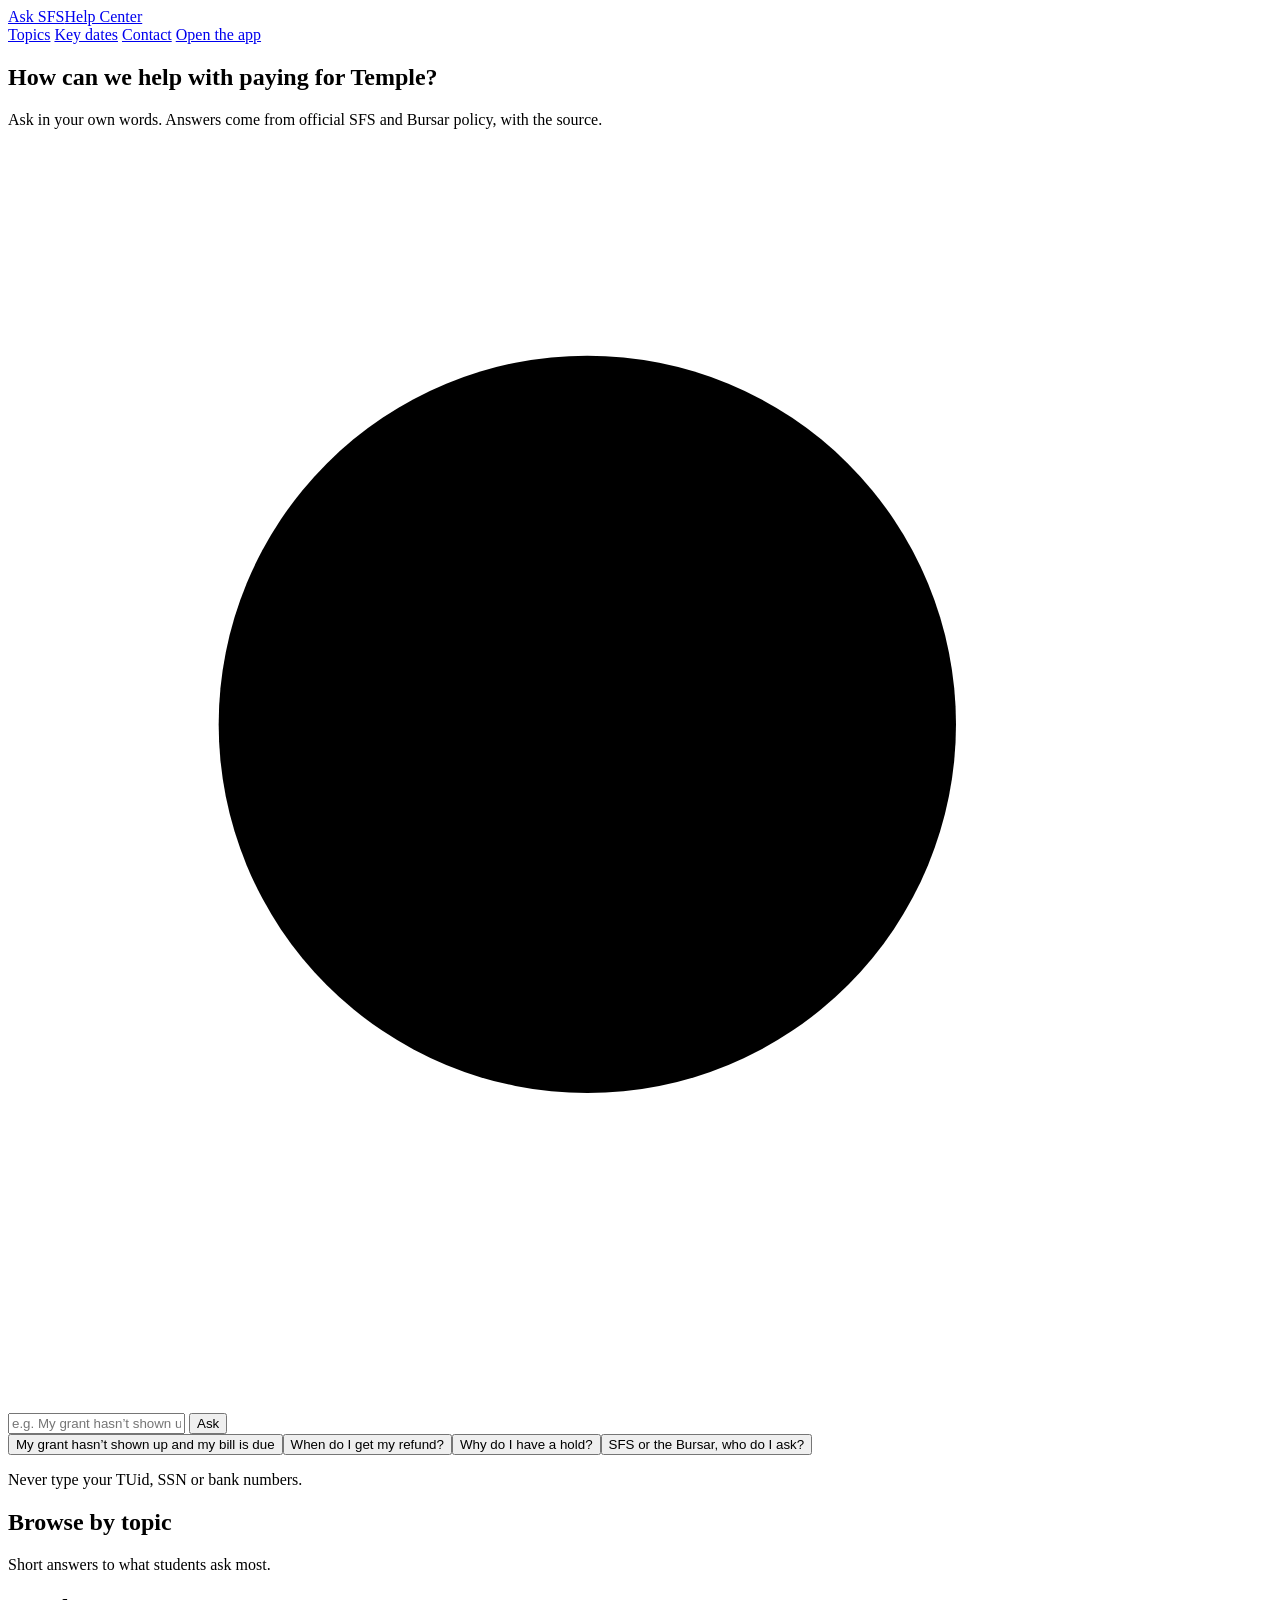
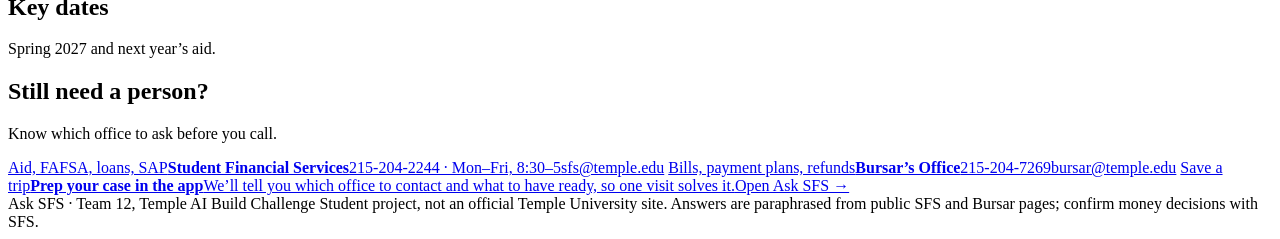
==== web/index.html @ dbe5a298 "Smarter chat: Ask SFS brain (small talk, typos, follow-ups, personal answers, off-topic, clarifying)" ====
<!doctype html>
<html lang="en">
<head>
<meta charset="utf-8">
<meta name="viewport" content="width=device-width,initial-scale=1,viewport-fit=cover">
<meta name="theme-color" content="#F7F7F5">
<meta name="description" content="Ask SFS help center: plain answers about Temple financial aid, bills and refunds.">
<link rel="icon" type="image/png" sizes="192x192" href="../icons/icon-192.png">
<link rel="apple-touch-icon" href="../icons/apple-touch-icon.png">
<title>Ask SFS · Help Center</title>
<link rel="stylesheet" href="site.css">
</head>
<body>
  <header class="topbar">
    <div class="wrap topbar-in">
      <a class="brand" href="./" aria-label="Ask SFS help center home"><span class="brand-icon" aria-hidden="true"></span><span>Ask SFS</span><span class="brand-sub">Help Center</span></a>
      <nav class="topnav" aria-label="Main">
        <a href="#topics">Topics</a>
        <a href="#dates">Key dates</a>
        <a href="#contact">Contact</a>
        <a class="pill" href="../">Open the app</a>
      </nav>
    </div>
  </header>

  <main>
    <section class="hero">
      <div class="wrap hero-in">
        <h1>How can we help with paying for Temple?</h1>
        <p class="lede">Ask in your own words. Answers come from official SFS and Bursar policy, with the source.</p>
        <form class="askbar" id="askForm" autocomplete="off">
          <svg class="askbar-icon" viewBox="0 0 24 24" aria-hidden="true"><circle cx="11" cy="11" r="7"/><path d="m20 20-3.5-3.5"/></svg>
          <input id="askInput" type="text" placeholder="e.g. My grant hasn’t shown up and my bill is due" aria-label="Ask a question about aid, bills or refunds">
          <button type="submit" id="askBtn" aria-label="Ask">Ask</button>
        </form>
        <div class="chips" id="chips"></div>
        <p class="fine">Never type your TUid, SSN or bank numbers.</p>
      </div>
    </section>

    <section class="chat-wrap" id="chatWrap" hidden aria-live="polite">
      <div class="wrap">
        <div class="chat-head"><h2>Your answer</h2><button type="button" class="link-btn" id="clearChat">Clear</button></div>
        <div class="chat" id="chat"></div>
      </div>
    </section>

    <section class="section" id="topics">
      <div class="wrap">
        <div class="section-h"><h2>Browse by topic</h2><p>Short answers to what students ask most.</p></div>
        <div class="cards" id="cards"></div>
      </div>
    </section>

    <section class="section alt" id="dates">
      <div class="wrap">
        <div class="section-h"><h2>Key dates</h2><p>Spring 2027 and next year’s aid.</p></div>
        <div class="dates" id="dateList"></div>
      </div>
    </section>

    <section class="section" id="contact">
      <div class="wrap">
        <div class="section-h"><h2>Still need a person?</h2><p>Know which office to ask before you call.</p></div>
        <div class="contact">
          <a class="c-card" href="tel:+12152042244"><span class="c-k">Aid, FAFSA, loans, SAP</span><b>Student Financial Services</b><span>215-204-2244 · Mon–Fri, 8:30–5</span><span class="c-link">sfs@temple.edu</span></a>
          <a class="c-card" href="tel:+12152047269"><span class="c-k">Bills, payment plans, refunds</span><b>Bursar’s Office</b><span>215-204-7269</span><span class="c-link">bursar@temple.edu</span></a>
          <a class="c-card prep" href="../"><span class="c-k">Save a trip</span><b>Prep your case in the app</b><span>We’ll tell you which office to contact and what to have ready, so one visit solves it.</span><span class="c-link">Open Ask SFS →</span></a>
        </div>
      </div>
    </section>
  </main>

  <footer class="footer">
    <div class="wrap footer-in">
      <span>Ask SFS · Team 12, Temple AI Build Challenge</span>
      <span>Student project, not an official Temple University site. Answers are paraphrased from public SFS and Bursar pages; confirm money decisions with SFS.</span>
    </div>
  </footer>

  <div class="scrim" id="scrim" hidden></div>
  <div class="dialog" id="dialog" role="dialog" aria-modal="true" aria-labelledby="dlgTitle" hidden></div>

  <script src="../data.js"></script>
  <script src="../brain.js"></script>
  <script src="site.js"></script>
</body>
</html>
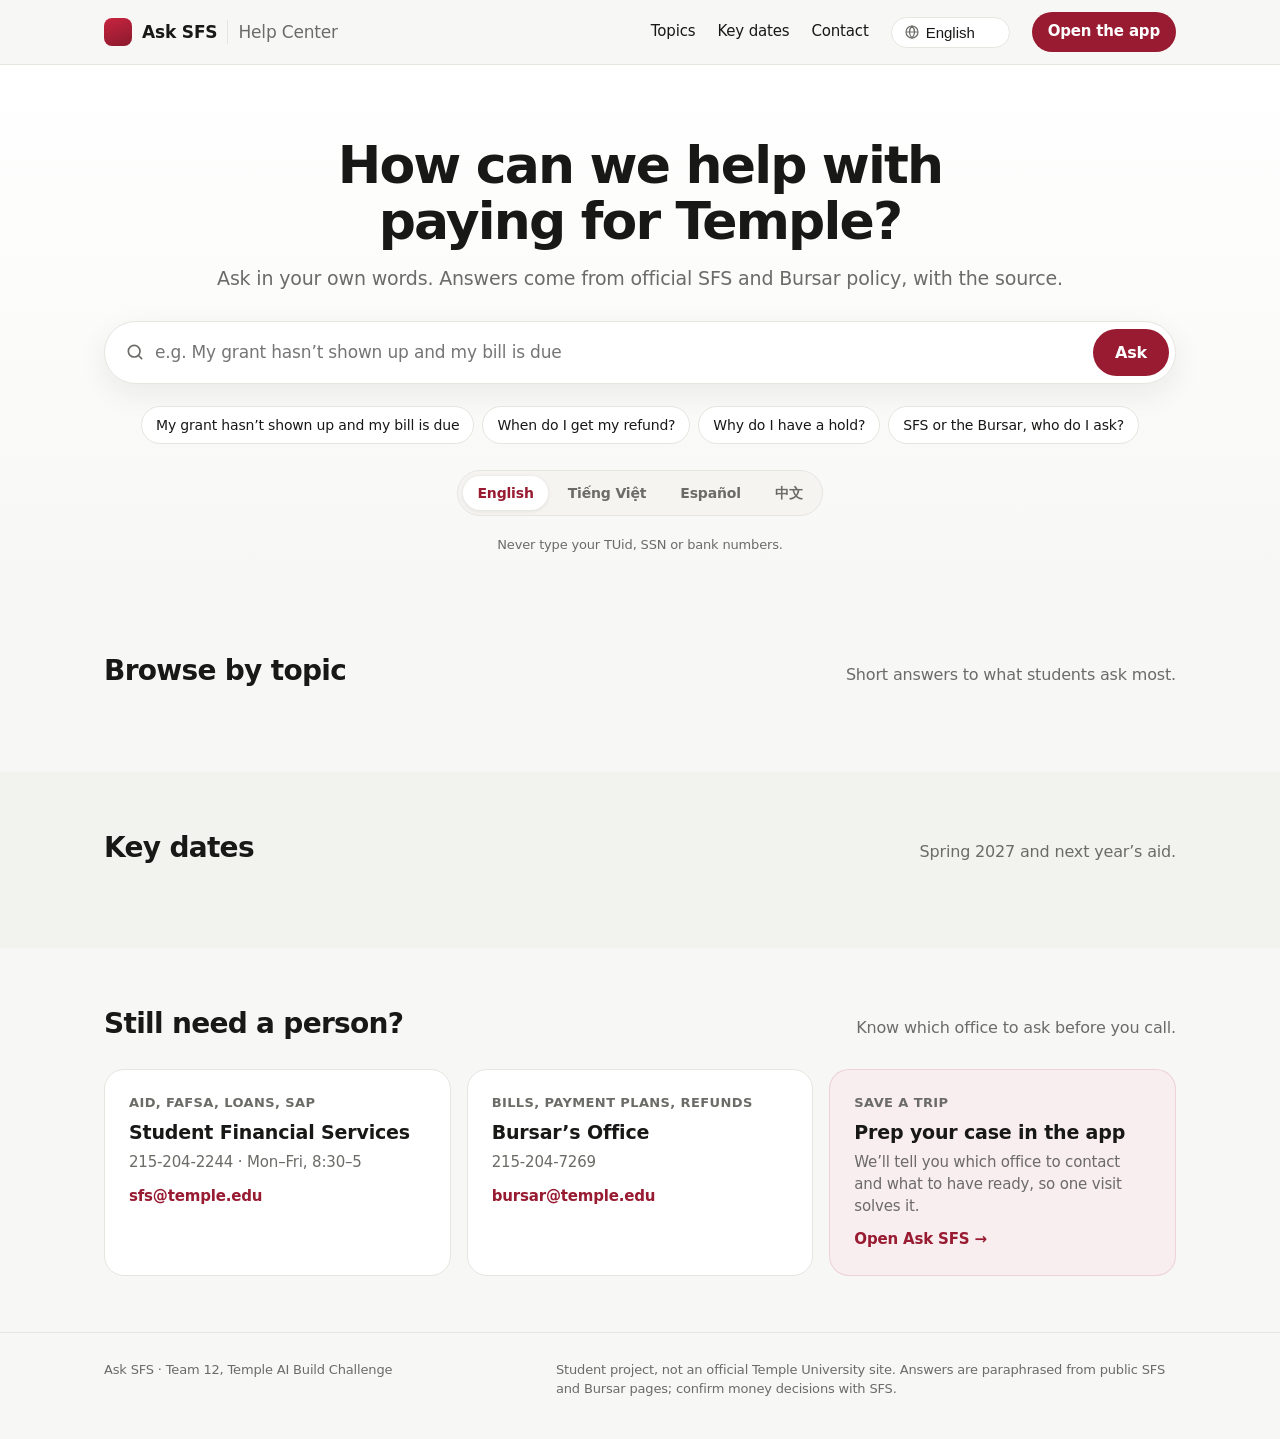
==== commit 7af661da: "Languages: English, Tiếng Việt, Español, 中文 on the help center; app chat understands and replies in " ====
--- a/web/index.html
+++ b/web/index.html
@@ -4,7 +4,7 @@
 <meta charset="utf-8">
 <meta name="viewport" content="width=device-width,initial-scale=1,viewport-fit=cover">
 <meta name="theme-color" content="#F7F7F5">
-<meta name="description" content="Ask SFS help center: plain answers about Temple financial aid, bills and refunds.">
+<meta name="description" content="Ask SFS help center: plain answers about Temple financial aid, bills and refunds, in English, Vietnamese, Spanish and Chinese.">
 <link rel="icon" type="image/png" sizes="192x192" href="../icons/icon-192.png">
 <link rel="apple-touch-icon" href="../icons/apple-touch-icon.png">
 <title>Ask SFS · Help Center</title>
@@ -15,10 +15,11 @@
     <div class="wrap topbar-in">
       <a class="brand" href="./" aria-label="Ask SFS help center home"><span class="brand-icon" aria-hidden="true"></span><span>Ask SFS</span><span class="brand-sub">Help Center</span></a>
       <nav class="topnav" aria-label="Main">
-        <a href="#topics">Topics</a>
-        <a href="#dates">Key dates</a>
-        <a href="#contact">Contact</a>
-        <a class="pill" href="../">Open the app</a>
+        <a href="#topics" data-i="nav.0">Topics</a>
+        <a href="#dates" data-i="nav.1">Key dates</a>
+        <a href="#contact" data-i="nav.2">Contact</a>
+        <label class="lang-pick"><svg viewBox="0 0 24 24" aria-hidden="true"><circle cx="12" cy="12" r="9"/><path d="M3 12h18M12 3c2.5 2.6 3.8 5.6 3.8 9s-1.3 6.4-3.8 9c-2.5-2.6-3.8-5.6-3.8-9S9.5 5.6 12 3Z"/></svg><span class="sr">Language</span><select id="lang" aria-label="Language"></select></label>
+        <a class="pill" href="../" data-i="nav.3">Open the app</a>
       </nav>
     </div>
   </header>
@@ -26,46 +27,48 @@
   <main>
     <section class="hero">
       <div class="wrap hero-in">
-        <h1>How can we help with paying for Temple?</h1>
-        <p class="lede">Ask in your own words. Answers come from official SFS and Bursar policy, with the source.</p>
+        <h1 data-i="h1">How can we help with paying for Temple?</h1>
+        <p class="lede" data-i="lede">Ask in your own words. Answers come from official SFS and Bursar policy, with the source.</p>
         <form class="askbar" id="askForm" autocomplete="off">
           <svg class="askbar-icon" viewBox="0 0 24 24" aria-hidden="true"><circle cx="11" cy="11" r="7"/><path d="m20 20-3.5-3.5"/></svg>
           <input id="askInput" type="text" placeholder="e.g. My grant hasn’t shown up and my bill is due" aria-label="Ask a question about aid, bills or refunds">
-          <button type="submit" id="askBtn" aria-label="Ask">Ask</button>
+          <button type="submit" id="askBtn" data-i="ask">Ask</button>
         </form>
         <div class="chips" id="chips"></div>
-        <p class="fine">Never type your TUid, SSN or bank numbers.</p>
+        <div class="lang-row" id="langRow" role="group" aria-label="Language"></div>
+        <p class="fine" data-i="fine">Never type your TUid, SSN or bank numbers.</p>
+        <p class="fine" id="langNote" hidden></p>
       </div>
     </section>
 
     <section class="chat-wrap" id="chatWrap" hidden aria-live="polite">
       <div class="wrap">
-        <div class="chat-head"><h2>Your answer</h2><button type="button" class="link-btn" id="clearChat">Clear</button></div>
+        <div class="chat-head"><h2 data-i="chatH">Your answer</h2><button type="button" class="link-btn" id="clearChat" data-i="clear">Clear</button></div>
         <div class="chat" id="chat"></div>
       </div>
     </section>
 
     <section class="section" id="topics">
       <div class="wrap">
-        <div class="section-h"><h2>Browse by topic</h2><p>Short answers to what students ask most.</p></div>
+        <div class="section-h"><h2 data-i="topicsH">Browse by topic</h2><p data-i="topicsP">Short answers to what students ask most.</p></div>
         <div class="cards" id="cards"></div>
       </div>
     </section>
 
     <section class="section alt" id="dates">
       <div class="wrap">
-        <div class="section-h"><h2>Key dates</h2><p>Spring 2027 and next year’s aid.</p></div>
+        <div class="section-h"><h2 data-i="datesH">Key dates</h2><p data-i="datesP">Spring 2027 and next year’s aid.</p></div>
         <div class="dates" id="dateList"></div>
       </div>
     </section>
 
     <section class="section" id="contact">
       <div class="wrap">
-        <div class="section-h"><h2>Still need a person?</h2><p>Know which office to ask before you call.</p></div>
+        <div class="section-h"><h2 data-i="contactH">Still need a person?</h2><p data-i="contactP">Know which office to ask before you call.</p></div>
         <div class="contact">
-          <a class="c-card" href="tel:+12152042244"><span class="c-k">Aid, FAFSA, loans, SAP</span><b>Student Financial Services</b><span>215-204-2244 · Mon–Fri, 8:30–5</span><span class="c-link">sfs@temple.edu</span></a>
-          <a class="c-card" href="tel:+12152047269"><span class="c-k">Bills, payment plans, refunds</span><b>Bursar’s Office</b><span>215-204-7269</span><span class="c-link">bursar@temple.edu</span></a>
-          <a class="c-card prep" href="../"><span class="c-k">Save a trip</span><b>Prep your case in the app</b><span>We’ll tell you which office to contact and what to have ready, so one visit solves it.</span><span class="c-link">Open Ask SFS →</span></a>
+          <a class="c-card" href="tel:+12152042244"><span class="c-k" data-i="c1k">Aid, FAFSA, loans, SAP</span><b data-i="sfs">Student Financial Services</b><span><span>215-204-2244 · </span><span data-i="hours">Mon–Fri, 8:30–5</span></span><span class="c-link">sfs@temple.edu</span></a>
+          <a class="c-card" href="tel:+12152047269"><span class="c-k" data-i="c2k">Bills, payment plans, refunds</span><b data-i="bursar">Bursar’s Office</b><span>215-204-7269</span><span class="c-link">bursar@temple.edu</span></a>
+          <a class="c-card prep" href="../"><span class="c-k" data-i="c3k">Save a trip</span><b data-i="c3b">Prep your case in the app</b><span data-i="c3s">We’ll tell you which office to contact and what to have ready, so one visit solves it.</span><span class="c-link" data-i="c3l">Open Ask SFS →</span></a>
         </div>
       </div>
     </section>
@@ -74,7 +77,7 @@
   <footer class="footer">
     <div class="wrap footer-in">
       <span>Ask SFS · Team 12, Temple AI Build Challenge</span>
-      <span>Student project, not an official Temple University site. Answers are paraphrased from public SFS and Bursar pages; confirm money decisions with SFS.</span>
+      <span data-i="foot">Student project, not an official Temple University site. Answers are paraphrased from public SFS and Bursar pages; confirm money decisions with SFS.</span>
     </div>
   </footer>
 
@@ -83,6 +86,7 @@
 
   <script src="../data.js"></script>
   <script src="../brain.js"></script>
+  <script src="i18n.js"></script>
   <script src="site.js"></script>
 </body>
 </html>
--- a/web/site.css
+++ b/web/site.css
@@ -0,0 +1,152 @@
+/* Ask SFS help center — same tokens as the app */
+:root{
+  --cherry:#981B31; --cherry-press:#7E1427; --cherry-tint:#F8EDEF;
+  --bg:#F7F7F5; --bg2:#FFFFFF; --bg3:#F2F2EF;
+  --label:#181817; --label2:#6B6B67; --label3:#AAA9A4;
+  --sep:#E6E5E0; --fill:#EEEDEA; --fill2:#F5F4F1;
+  --green:#34C759; --orange:#FF9500; --red:#FF3B30;
+  --font:-apple-system,BlinkMacSystemFont,"SF Pro Text","SF Pro Display","Helvetica Neue",system-ui,"Segoe UI",Roboto,Arial,sans-serif;
+  color-scheme:light;
+}
+*{box-sizing:border-box}
+[hidden]{display:none!important}
+html{scroll-behavior:smooth}
+body{margin:0;font-family:var(--font);background:var(--bg);color:var(--label);font-size:17px;line-height:1.45;letter-spacing:-.01em;-webkit-font-smoothing:antialiased}
+button,input{font:inherit;color:inherit;letter-spacing:inherit}
+button{cursor:pointer}
+a{color:var(--cherry)}
+:focus-visible{outline:3px solid var(--cherry);outline-offset:2px;border-radius:8px}
+.wrap{max-width:1120px;margin:0 auto;padding:0 24px}
+@media (max-width:600px){.wrap{padding:0 16px}}
+
+/* top bar */
+.topbar{position:sticky;top:0;z-index:20;background:rgba(247,247,245,.86);backdrop-filter:saturate(180%) blur(20px);-webkit-backdrop-filter:saturate(180%) blur(20px);border-bottom:1px solid var(--sep)}
+.topbar-in{height:64px;display:flex;align-items:center;justify-content:space-between;gap:16px}
+.brand{display:flex;align-items:center;gap:10px;text-decoration:none;color:var(--label);font-weight:700;font-size:17px}
+.brand-icon{width:28px;height:28px;border-radius:8px;background:linear-gradient(160deg,#C8243F,#8A1A2D)}
+.brand-sub{font-weight:500;color:var(--label2);padding-left:10px;border-left:1px solid var(--sep)}
+.topnav{display:flex;align-items:center;gap:22px}
+.topnav a{color:var(--label);text-decoration:none;font-size:15px;font-weight:500}
+.topnav a:hover{color:var(--cherry)}
+.topnav .pill{background:var(--cherry);color:#fff;padding:9px 16px;border-radius:999px;font-weight:600}
+.topnav .pill:hover{background:var(--cherry-press);color:#fff}
+@media (max-width:720px){.topnav a:not(.pill){display:none}.brand-sub{display:none}}
+.lang-pick{display:flex;align-items:center;gap:6px;border:1px solid var(--sep);background:var(--bg2);border-radius:999px;padding:6px 12px;cursor:pointer}
+.lang-pick svg{width:16px;height:16px;fill:none;stroke:var(--label2);stroke-width:1.8}
+.lang-pick select{border:0;background:transparent;font-size:15px;font-weight:500;outline:none;cursor:pointer;color:var(--label);appearance:none;-webkit-appearance:none;padding-right:2px}
+.lang-pick:focus-within{border-color:var(--cherry)}
+.sr{position:absolute;width:1px;height:1px;overflow:hidden;clip:rect(0 0 0 0)}
+@media (max-width:420px){.topnav{gap:10px}.topnav .pill{padding:8px 12px}}
+
+/* hero */
+.hero{padding:72px 0 40px;background:linear-gradient(180deg,var(--bg2),var(--bg))}
+.hero-in{text-align:center;display:grid;justify-items:center;gap:16px}
+.hero h1{font-size:clamp(32px,5vw,52px);line-height:1.08;letter-spacing:-.035em;font-weight:750;margin:0;max-width:760px}
+.lede{font-size:19px;color:var(--label2);margin:0 0 12px;max-width:600px}
+.askbar{width:100%;max-width:720px;display:flex;align-items:center;gap:10px;background:var(--bg2);border:1px solid var(--sep);border-radius:999px;padding:6px 6px 6px 20px;box-shadow:0 10px 30px rgba(34,31,27,.07)}
+.askbar:focus-within{border-color:var(--cherry);box-shadow:0 0 0 4px rgba(152,27,49,.12),0 10px 30px rgba(34,31,27,.07)}
+.askbar-icon{width:20px;height:20px;fill:none;stroke:var(--label2);stroke-width:2;stroke-linecap:round;flex:none}
+.askbar input{flex:1;min-width:0;border:0;background:transparent;outline:none;font-size:17px;padding:12px 0}
+.askbar button{border:0;background:var(--cherry);color:#fff;font-weight:600;border-radius:999px;padding:12px 22px;font-size:16px}
+.askbar button:hover{background:var(--cherry-press)}
+.chips{display:flex;flex-wrap:wrap;justify-content:center;gap:8px;max-width:820px;margin-top:6px}
+.chip{border:1px solid var(--sep);background:var(--bg2);border-radius:999px;padding:8px 14px;font-size:14px;color:var(--label)}
+.chip:hover{border-color:var(--cherry);color:var(--cherry)}
+.fine{font-size:13px;color:var(--label2);margin:4px 0 0}
+
+/* chat */
+.chat-wrap{padding:8px 0 24px;scroll-margin-top:84px}
+.chat-wrap .wrap{max-width:820px}
+.chat-head{display:flex;justify-content:space-between;align-items:baseline;margin-bottom:12px}
+.chat-head h2{font-size:22px;margin:0;letter-spacing:-.02em}
+.link-btn{border:0;background:none;color:var(--cherry);font-size:15px;padding:0}
+.chat{display:grid;gap:12px}
+.bub{max-width:88%;padding:14px 18px;border-radius:20px;font-size:17px;line-height:1.45;animation:in .3s cubic-bezier(.2,.8,.2,1) both}
+.bub.me{justify-self:end;background:var(--cherry-tint);border-bottom-right-radius:6px}
+.bub.bot{justify-self:start;background:var(--bg2);border:1px solid var(--sep);border-bottom-left-radius:6px;display:grid;gap:12px}
+.bub.bot .lead{font-weight:650}
+.bub.bot ol{margin:0;padding-left:22px;display:grid;gap:4px;font-size:16px}
+.meta{display:flex;flex-wrap:wrap;gap:8px;align-items:center;font-size:14px;color:var(--label2)}
+.badge{background:var(--fill);border-radius:6px;padding:3px 8px;font-weight:600;font-size:13px;color:var(--label2)}
+.next{display:flex;flex-wrap:wrap;gap:8px}
+.btn{border:0;border-radius:999px;padding:10px 16px;font-size:15px;font-weight:600;background:var(--cherry-tint);color:var(--cherry);text-decoration:none;display:inline-flex;align-items:center}
+.btn.solid{background:var(--cherry);color:#fff}
+.btn:hover{filter:brightness(.97)}
+.dots{display:inline-flex;gap:4px}.dots i{width:7px;height:7px;border-radius:50%;background:var(--label3);animation:blink 1.2s infinite}
+.dots i:nth-child(2){animation-delay:.2s}.dots i:nth-child(3){animation-delay:.4s}
+.warn{color:var(--red);font-size:15px}
+@keyframes blink{0%,80%,100%{opacity:.3}40%{opacity:1}}
+@keyframes in{from{opacity:0;transform:translateY(6px)}to{opacity:1;transform:none}}
+
+/* sections */
+.section{padding:56px 0}
+.section.alt{background:var(--bg3)}
+.section-h{display:flex;justify-content:space-between;align-items:baseline;gap:16px;flex-wrap:wrap;margin-bottom:24px}
+.section-h h2{font-size:28px;letter-spacing:-.025em;margin:0}
+.section-h p{margin:0;color:var(--label2);font-size:16px}
+
+/* topic cards */
+.cards{display:grid;grid-template-columns:repeat(4,minmax(0,1fr));gap:16px}
+@media (max-width:960px){.cards{grid-template-columns:repeat(2,minmax(0,1fr))}}
+@media (max-width:520px){.cards{grid-template-columns:1fr}}
+.card{border:1px solid var(--sep);background:var(--bg2);border-radius:20px;padding:22px;text-align:left;display:grid;gap:10px;align-content:start;transition:transform .18s cubic-bezier(.2,.8,.2,1),box-shadow .18s,border-color .18s}
+.card:hover{transform:translateY(-2px);box-shadow:0 10px 26px rgba(34,31,27,.07);border-color:#DCDAD3}
+.tile{width:44px;height:44px;border-radius:12px;display:grid;place-items:center;color:#fff;flex:none}
+.tile svg{display:block;margin:auto}
+.tile svg{width:22px;height:22px;fill:none;stroke:currentColor;stroke-width:1.9;stroke-linecap:round;stroke-linejoin:round}
+.card b{font-size:17px}
+.card .desc{font-size:15px;color:var(--label2);line-height:1.4;display:-webkit-box;-webkit-line-clamp:3;-webkit-box-orient:vertical;overflow:hidden}
+
+/* dates */
+.dates{display:grid;grid-template-columns:repeat(4,minmax(0,1fr));gap:16px}
+@media (max-width:960px){.dates{grid-template-columns:repeat(2,minmax(0,1fr))}}
+@media (max-width:520px){.dates{grid-template-columns:1fr}}
+.date{background:var(--bg2);border:1px solid var(--sep);border-radius:18px;padding:20px;display:grid;gap:6px}
+.date .d{font-size:13px;font-weight:700;letter-spacing:.03em;text-transform:uppercase;color:var(--cherry)}
+.date b{font-size:17px}
+.date span{font-size:14px;color:var(--label2)}
+.date .rel{font-size:13px;font-weight:600}
+
+/* contact */
+.contact{display:grid;grid-template-columns:repeat(3,minmax(0,1fr));gap:16px}
+@media (max-width:860px){.contact{grid-template-columns:1fr}}
+.c-card{background:var(--bg2);border:1px solid var(--sep);border-radius:20px;padding:24px;display:grid;gap:6px;text-decoration:none;color:var(--label);align-content:start}
+.c-card:hover{border-color:var(--cherry)}
+.c-card .c-k{font-size:13px;font-weight:600;color:var(--label2);text-transform:uppercase;letter-spacing:.03em}
+.c-card b{font-size:19px}
+.c-card span{font-size:15px;color:var(--label2)}
+.c-card .c-link{color:var(--cherry);font-weight:600;margin-top:6px}
+.c-card.prep{background:var(--cherry-tint);border-color:rgba(152,27,49,.12)}
+
+/* dialog */
+.scrim{position:fixed;inset:0;background:rgba(0,0,0,.32);z-index:50;animation:fade .2s}
+.dialog{position:fixed;left:50%;top:50%;transform:translate(-50%,-50%);width:min(560px,calc(100% - 32px));max-height:calc(100vh - 64px);overflow:auto;background:var(--bg2);border-radius:24px;z-index:51;padding:28px;display:grid;gap:16px;box-shadow:0 30px 80px rgba(0,0,0,.2);animation:pop .25s cubic-bezier(.2,.8,.2,1)}
+.dialog h2{margin:0;font-size:24px;letter-spacing:-.02em}
+.dialog .x{position:absolute;right:16px;top:16px;border:0;background:var(--fill);width:32px;height:32px;border-radius:50%;font-size:18px;line-height:1}
+.dialog p{margin:0}
+.dialog ol{margin:0;padding-left:22px;display:grid;gap:6px}
+@media (max-width:600px){.dialog{top:auto;bottom:0;transform:translateX(-50%);border-radius:24px 24px 0 0;width:100%;max-height:88vh}}
+@keyframes fade{from{opacity:0}to{opacity:1}}
+@keyframes pop{from{opacity:0;transform:translate(-50%,-48%) scale(.98)}to{opacity:1}}
+
+/* footer */
+.footer{border-top:1px solid var(--sep);padding:28px 0 40px;font-size:13px;color:var(--label2)}
+.footer-in{display:flex;justify-content:space-between;gap:16px;flex-wrap:wrap}
+.footer-in span:last-child{max-width:620px}
+@media (prefers-reduced-motion:reduce){*{animation:none!important;transition:none!important;scroll-behavior:auto!important}}
+
+/* language section + phone header */
+.brand,.topnav .pill{white-space:nowrap}
+.lang-row{display:flex;flex-wrap:wrap;justify-content:center;gap:6px;margin-top:10px;padding:5px;background:var(--fill2);border:1px solid var(--sep);border-radius:999px}
+.lang-row button{border:0;background:transparent;border-radius:999px;padding:7px 14px;font-size:14px;font-weight:600;color:var(--label2)}
+.lang-row button[aria-pressed="true"]{background:var(--bg2);color:var(--cherry);box-shadow:0 1px 4px rgba(34,31,27,.1)}
+@media (max-width:560px){
+  .topnav .pill{display:none}
+  .lang-pick{padding:6px 10px}
+  .hero{padding:44px 0 28px}
+  .lang-row{border-radius:18px}
+}
+html,body{overflow-x:hidden}
+.hero-in{grid-template-columns:minmax(0,1fr)}
+.hero-in > *{max-width:100%}
+.askbar input{width:0}
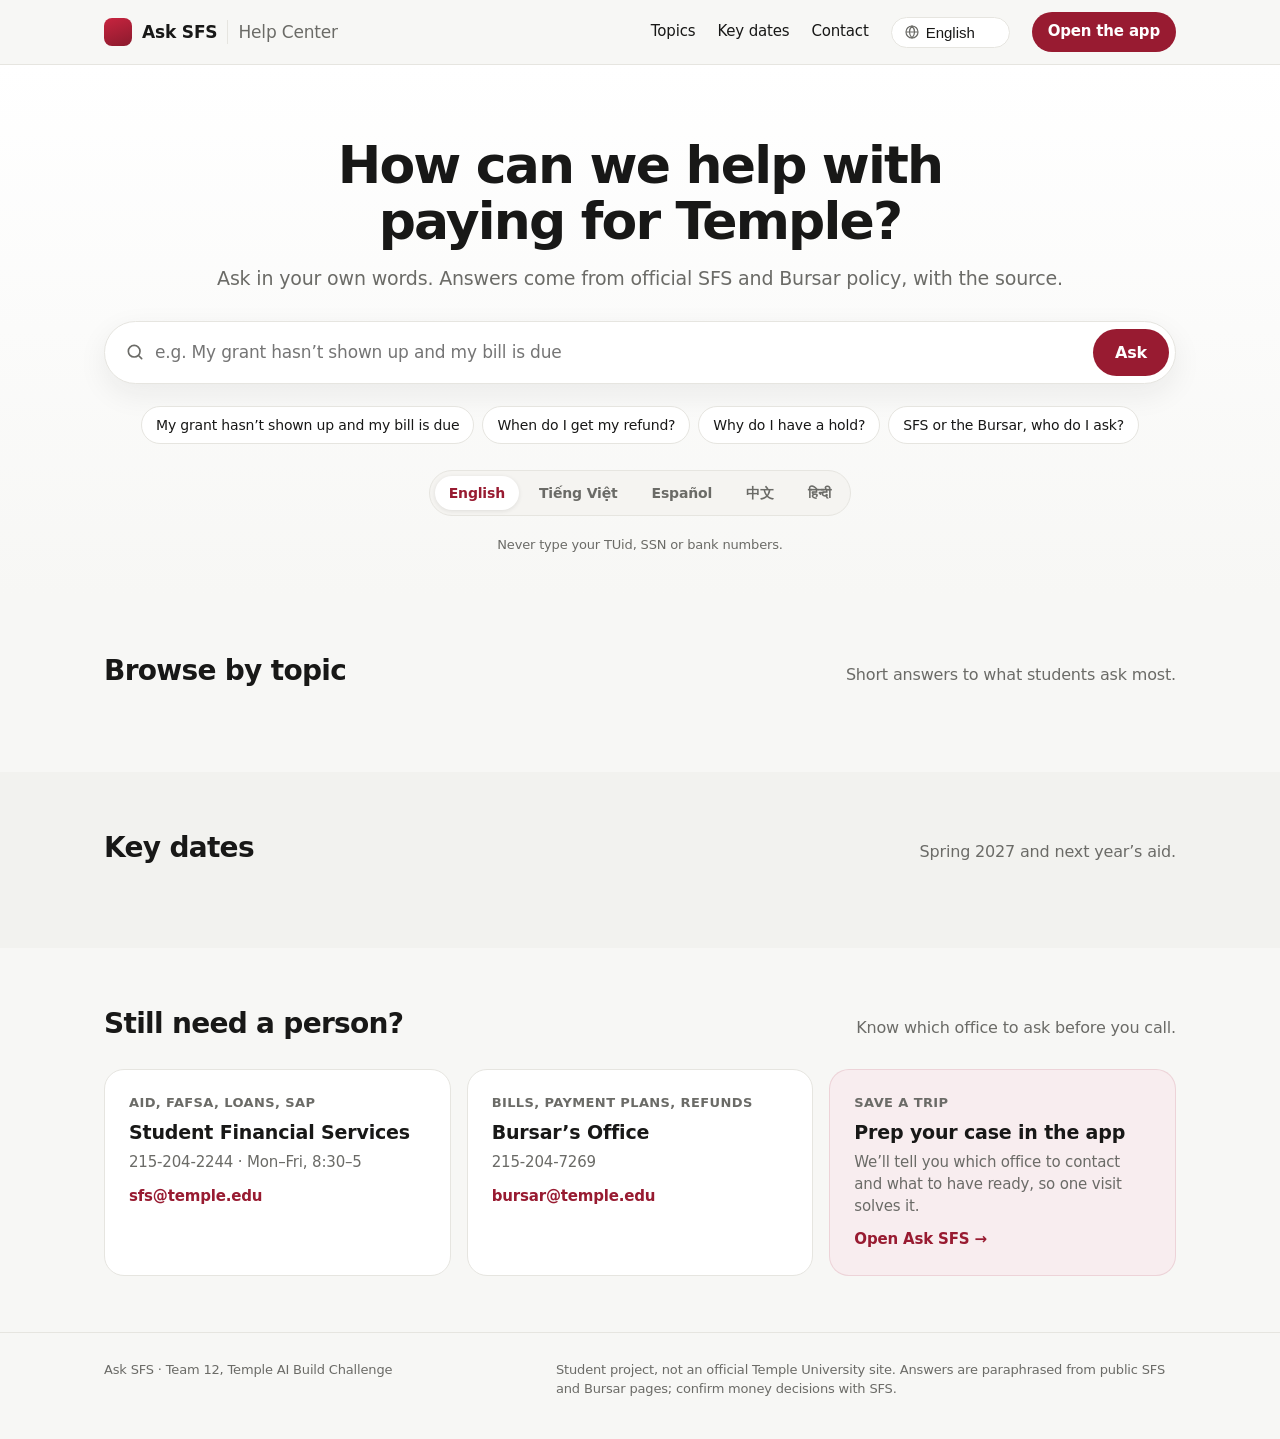
==== commit 503195f7: "Always load the newest version: versioned files and no-cache service worker Co-Authored-By: Claude O" ====
--- a/web/index.html
+++ b/web/index.html
@@ -8,7 +8,7 @@
 <link rel="icon" type="image/png" sizes="192x192" href="../icons/icon-192.png">
 <link rel="apple-touch-icon" href="../icons/apple-touch-icon.png">
 <title>Ask SFS · Help Center</title>
-<link rel="stylesheet" href="site.css">
+<link rel="stylesheet" href="site.css?v=7">
 </head>
 <body>
   <header class="topbar">
@@ -84,9 +84,9 @@
   <div class="scrim" id="scrim" hidden></div>
   <div class="dialog" id="dialog" role="dialog" aria-modal="true" aria-labelledby="dlgTitle" hidden></div>
 
-  <script src="../data.js"></script>
-  <script src="../brain.js"></script>
-  <script src="i18n.js"></script>
-  <script src="site.js"></script>
+  <script src="../data.js?v=7"></script>
+  <script src="../brain.js?v=7"></script>
+  <script src="i18n.js?v=7"></script>
+  <script src="site.js?v=7"></script>
 </body>
 </html>
